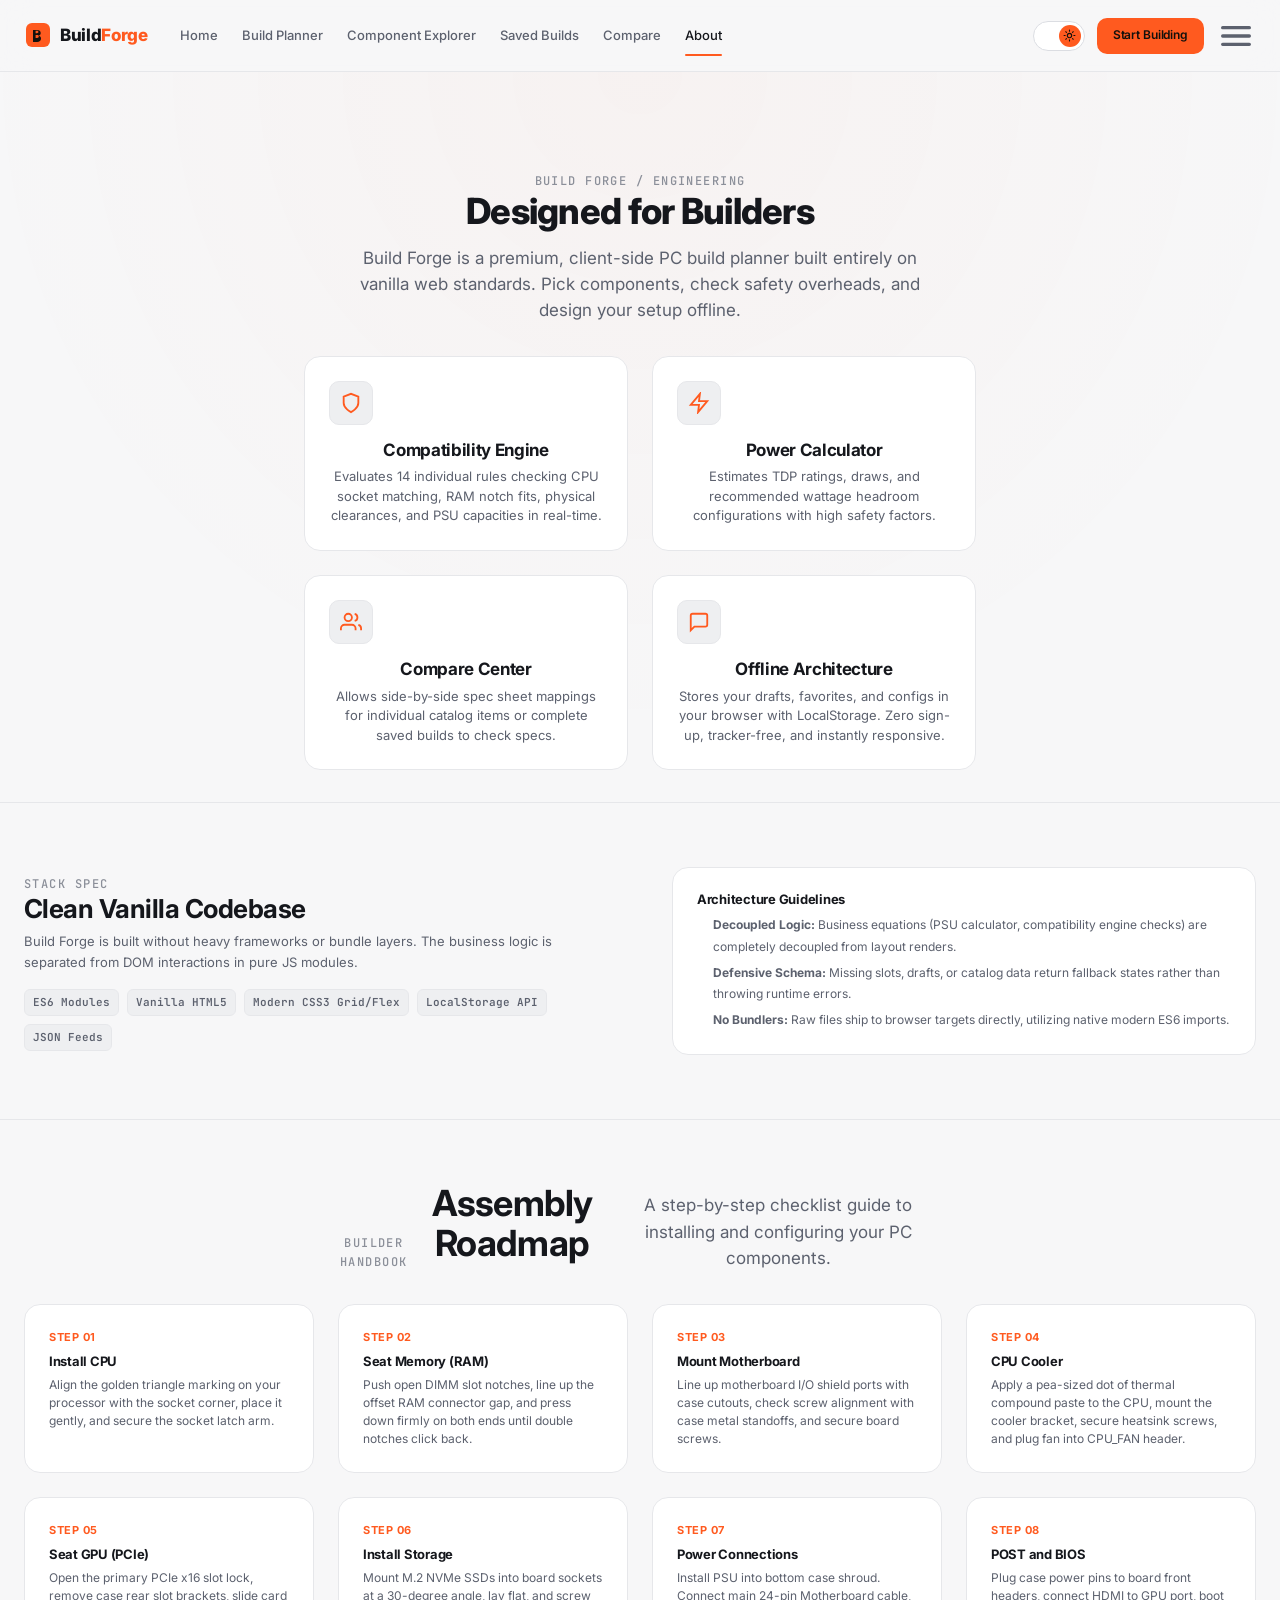
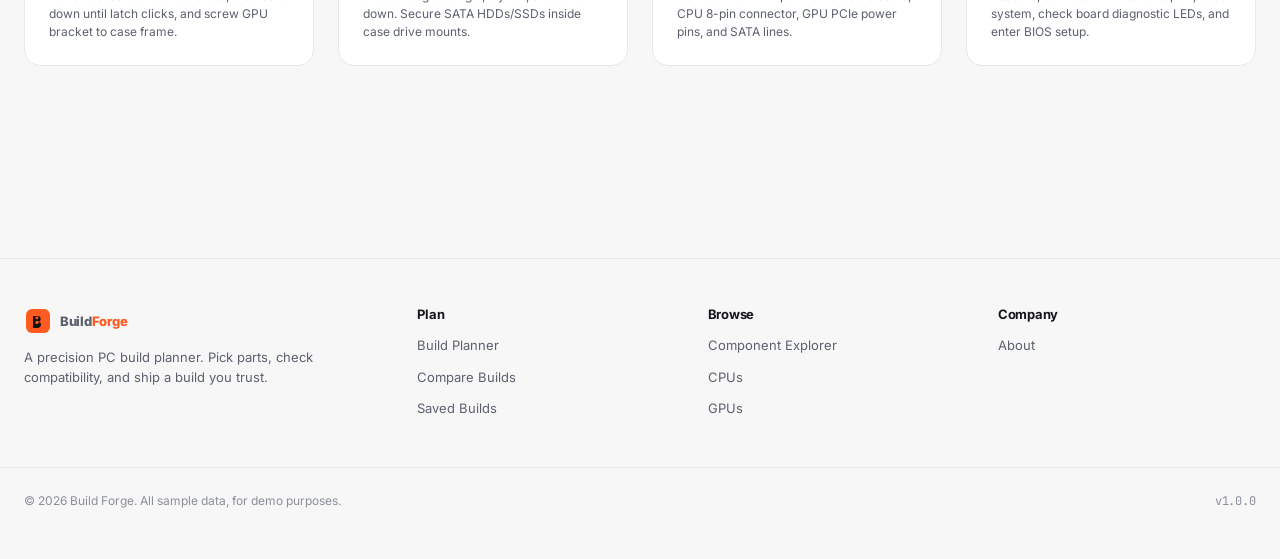
==== about.html @ b8420c5f "Added about page" ====
<!DOCTYPE html>
<html lang="en">
<head>
  <meta charset="UTF-8" />
  <meta name="viewport" content="width=device-width, initial-scale=1.0" />
  <title>About Build Forge — PC Planner Guide</title>
  <meta name="description" content="Learn about Build Forge's engineering principles, client-side architecture, and follow our step-by-step PC building assembly guide." />

  <link rel="stylesheet" href="css/base.css" />
  <link rel="stylesheet" href="css/layout.css" />
  <link rel="stylesheet" href="css/components.css" />
  <link rel="stylesheet" href="css/animations.css" />
  <link rel="stylesheet" href="css/themes.css" />
  <link rel="stylesheet" href="css/pages.css" />
</head>
<body>
  <div class="page">
    <header id="site-header" class="site-header"></header>

    <main class="page__main">
      <!-- ============ HERO ============ -->
      <section class="about-hero">
        <div class="container about-hero__inner">
          <span class="eyebrow">Build Forge / Engineering</span>
          <h1 class="about-hero__title">Designed for Builders</h1>
          <p class="section-subtitle" style="max-width: 600px; margin-inline: auto;">
            Build Forge is a premium, client-side PC build planner built entirely on vanilla web standards. Pick components, check safety overheads, and design your setup offline.
          </p>
          
          <!-- Core Pillars Grid -->
          <div class="about-pillars">
            <div class="about-pillar-card">
              <div class="about-pillar-card__icon">
                <svg viewBox="0 0 24 24" fill="none" stroke="currentColor" stroke-width="2"><path d="M12 22s8-4 8-10V5l-8-3-8 3v7c0 6 8 10 8 10z"/></svg>
              </div>
              <h3 class="about-pillar-card__title">Compatibility Engine</h3>
              <p class="about-pillar-card__text">
                Evaluates 14 individual rules checking CPU socket matching, RAM notch fits, physical clearances, and PSU capacities in real-time.
              </p>
            </div>
            
            <div class="about-pillar-card">
              <div class="about-pillar-card__icon">
                <svg viewBox="0 0 24 24" fill="none" stroke="currentColor" stroke-width="2"><path d="M13 2L3 14h9l-1 8 10-12h-9l1-8z"/></svg>
              </div>
              <h3 class="about-pillar-card__title">Power Calculator</h3>
              <p class="about-pillar-card__text">
                Estimates TDP ratings, draws, and recommended wattage headroom configurations with high safety factors.
              </p>
            </div>
            
            <div class="about-pillar-card">
              <div class="about-pillar-card__icon">
                <svg viewBox="0 0 24 24" fill="none" stroke="currentColor" stroke-width="2"><path d="M17 21v-2a4 4 0 0 0-4-4H5a4 4 0 0 0-4 4v2"/><circle cx="9" cy="7" r="4"/><path d="M23 21v-2a4 4 0 0 0-3-3.87"/><path d="M16 3.13a4 4 0 0 1 0 7.75"/></svg>
              </div>
              <h3 class="about-pillar-card__title">Compare Center</h3>
              <p class="about-pillar-card__text">
                Allows side-by-side spec sheet mappings for individual catalog items or complete saved builds to check specs.
              </p>
            </div>
            
            <div class="about-pillar-card">
              <div class="about-pillar-card__icon">
                <svg viewBox="0 0 24 24" fill="none" stroke="currentColor" stroke-width="2"><path d="M21 15a2 2 0 0 1-2 2H7l-4 4V5a2 2 0 0 1 2-2h14a2 2 0 0 1 2 2z"/></svg>
              </div>
              <h3 class="about-pillar-card__title">Offline Architecture</h3>
              <p class="about-pillar-card__text">
                Stores your drafts, favorites, and configs in your browser with LocalStorage. Zero sign-up, tracker-free, and instantly responsive.
              </p>
            </div>
          </div>
        </div>
      </section>

      <!-- ============ TECH STACK SECTION ============ -->
      <section class="about-tech-section">
        <div class="container">
          <div class="about-tech-grid">
            <div>
              <span class="eyebrow">Stack Spec</span>
              <h2 class="section-title" style="font-size: var(--fs-xl);">Clean Vanilla Codebase</h2>
              <p class="text-secondary" style="font-size: var(--fs-sm); line-height: 1.6; margin-bottom: var(--sp-4);">
                Build Forge is built without heavy frameworks or bundle layers. The business logic is separated from DOM interactions in pure JS modules.
              </p>
              <div class="about-tech__standards">
                <span class="about-tech__tag">ES6 Modules</span>
                <span class="about-tech__tag">Vanilla HTML5</span>
                <span class="about-tech__tag">Modern CSS3 Grid/Flex</span>
                <span class="about-tech__tag">LocalStorage API</span>
                <span class="about-tech__tag">JSON Feeds</span>
              </div>
            </div>
            
            <div class="card" style="padding: var(--sp-5);">
              <h3 class="about-pillar-card__title" style="font-size: var(--fs-sm); margin-bottom: var(--sp-2);">Architecture Guidelines</h3>
              <ul style="font-size: var(--fs-xs); color: var(--text-secondary); padding-left: var(--sp-4); line-height: 1.8; display: flex; flex-direction: column; gap: var(--sp-1);">
                <li><strong>Decoupled Logic:</strong> Business equations (PSU calculator, compatibility engine checks) are completely decoupled from layout renders.</li>
                <li><strong>Defensive Schema:</strong> Missing slots, drafts, or catalog data return fallback states rather than throwing runtime errors.</li>
                <li><strong>No Bundlers:</strong> Raw files ship to browser targets directly, utilizing native modern ES6 imports.</li>
              </ul>
            </div>
          </div>
        </div>
      </section>

      <!-- ============ PC BUILDING TIMELINE ============ -->
      <section class="container about-guide-section">
        <div class="section__head" style="text-align: center; max-width: 600px; margin-inline: auto; margin-bottom: var(--sp-5);">
          <span class="eyebrow">Builder Handbook</span>
          <h2 class="section-title">Assembly Roadmap</h2>
          <p class="section-subtitle">A step-by-step checklist guide to installing and configuring your PC components.</p>
        </div>
        
        <div class="guide-timeline">
          <div class="timeline-step">
            <span class="timeline-step__badge">Step 01</span>
            <h4 class="timeline-step__title">Install CPU</h4>
            <p class="timeline-step__text">Align the golden triangle marking on your processor with the socket corner, place it gently, and secure the socket latch arm.</p>
          </div>
          
          <div class="timeline-step">
            <span class="timeline-step__badge">Step 02</span>
            <h4 class="timeline-step__title">Seat Memory (RAM)</h4>
            <p class="timeline-step__text">Push open DIMM slot notches, line up the offset RAM connector gap, and press down firmly on both ends until double notches click back.</p>
          </div>
          
          <div class="timeline-step">
            <span class="timeline-step__badge">Step 03</span>
            <h4 class="timeline-step__title">Mount Motherboard</h4>
            <p class="timeline-step__text">Line up motherboard I/O shield ports with case cutouts, check screw alignment with case metal standoffs, and secure board screws.</p>
          </div>
          
          <div class="timeline-step">
            <span class="timeline-step__badge">Step 04</span>
            <h4 class="timeline-step__title">CPU Cooler</h4>
            <p class="timeline-step__text">Apply a pea-sized dot of thermal compound paste to the CPU, mount the cooler bracket, secure heatsink screws, and plug fan into CPU_FAN header.</p>
          </div>
          
          <div class="timeline-step">
            <span class="timeline-step__badge">Step 05</span>
            <h4 class="timeline-step__title">Seat GPU (PCIe)</h4>
            <p class="timeline-step__text">Open the primary PCIe x16 slot lock, remove case rear slot brackets, slide card down until latch clicks, and screw GPU bracket to case frame.</p>
          </div>
          
          <div class="timeline-step">
            <span class="timeline-step__badge">Step 06</span>
            <h4 class="timeline-step__title">Install Storage</h4>
            <p class="timeline-step__text">Mount M.2 NVMe SSDs into board sockets at a 30-degree angle, lay flat, and screw down. Secure SATA HDDs/SSDs inside case drive mounts.</p>
          </div>
          
          <div class="timeline-step">
            <span class="timeline-step__badge">Step 07</span>
            <h4 class="timeline-step__title">Power Connections</h4>
            <p class="timeline-step__text">Install PSU into bottom case shroud. Connect main 24-pin Motherboard cable, CPU 8-pin connector, GPU PCIe power pins, and SATA lines.</p>
          </div>
          
          <div class="timeline-step">
            <span class="timeline-step__badge">Step 08</span>
            <h4 class="timeline-step__title">POST and BIOS</h4>
            <p class="timeline-step__text">Plug case power pins to board front headers, connect HDMI to GPU port, boot system, check board diagnostic LEDs, and enter BIOS setup.</p>
          </div>
        </div>
      </section>
    </main>

    <footer id="site-footer" class="site-footer"></footer>
  </div>

  <script type="module" src="js/main.js"></script>
</body>
</html>
---- css/base.css ----
/* ============================================================
   BUILD FORGE — base.css
   Design tokens, resets, and foundational typography.
   This file defines the visual language of the entire app.
   Every other CSS file consumes these custom properties —
   never hardcode a color or spacing value outside this file.
   ============================================================ */

@import url('https://fonts.googleapis.com/css2?family=Inter:wght@400;500;600;700;800&family=JetBrains+Mono:wght@400;500;600&display=swap');

:root {
  /* ---------- Color: surfaces ---------- */
  --bg-base: #0A0B0D;        /* page background */
  --bg-surface: #13151A;     /* card / panel background */
  --bg-elevated: #1C1F26;    /* hovered / raised surface */
  --bg-inset: #0E0F13;       /* recessed wells, inputs */
  --border-subtle: #232630;
  --border-default: #2E323D;
  --border-strong: #3D424F;

  /* ---------- Color: text ---------- */
  --text-primary: #EDEEF0;
  --text-secondary: #9499A6;
  --text-tertiary: #5C616E;
  --text-on-accent: #14110D;

  /* ---------- Color: accent (the "forge ember") ---------- */
  --accent: #FF5A1F;
  --accent-hover: #FF7440;
  --accent-dim: #4A2A18;      /* low-opacity accent surface */
  --accent-glow: rgba(255, 90, 31, 0.18);

  /* ---------- Color: semantic (compatibility engine) ---------- */
  --status-good: #3DD68C;
  --status-good-dim: #16332A;
  --status-warn: #E8B339;
  --status-warn-dim: #3A2F14;
  --status-error: #E8544A;
  --status-error-dim: #3A1C1A;

  /* ---------- Typography ---------- */
  --font-display: 'Inter', -apple-system, BlinkMacSystemFont, sans-serif;
  --font-body: 'Inter', -apple-system, BlinkMacSystemFont, sans-serif;
  --font-mono: 'JetBrains Mono', 'SF Mono', Consolas, monospace;

  --fs-2xs: 0.6875rem;   /* 11px */
  --fs-xs: 0.75rem;      /* 12px */
  --fs-sm: 0.8125rem;    /* 13px */
  --fs-base: 0.9375rem;  /* 15px */
  --fs-md: 1.0625rem;    /* 17px */
  --fs-lg: 1.25rem;      /* 20px */
  --fs-xl: 1.625rem;     /* 26px */
  --fs-2xl: 2.25rem;     /* 36px */
  --fs-3xl: 3.25rem;     /* 52px */
  --fs-4xl: 4.5rem;      /* 72px */

  /* ---------- Spacing scale (4px base) ---------- */
  --sp-1: 0.25rem;
  --sp-2: 0.5rem;
  --sp-3: 0.75rem;
  --sp-4: 1rem;
  --sp-5: 1.5rem;
  --sp-6: 2rem;
  --sp-7: 3rem;
  --sp-8: 4rem;
  --sp-9: 6rem;
  --sp-10: 8rem;

  /* ---------- Radius ---------- */
  --radius-sm: 6px;
  --radius-md: 10px;
  --radius-lg: 16px;
  --radius-xl: 24px;
  --radius-full: 999px;

  /* ---------- Shadow / elevation ---------- */
  --shadow-sm: 0 1px 2px rgba(0, 0, 0, 0.4);
  --shadow-md: 0 4px 16px rgba(0, 0, 0, 0.45);
  --shadow-lg: 0 12px 40px rgba(0, 0, 0, 0.55);
  --shadow-glow-accent: 0 0 0 1px rgba(255, 90, 31, 0.4), 0 8px 24px rgba(255, 90, 31, 0.15);

  /* ---------- Motion ---------- */
  --ease-out: cubic-bezier(0.16, 1, 0.3, 1);
  --ease-in-out: cubic-bezier(0.65, 0, 0.35, 1);
  --dur-fast: 120ms;
  --dur-base: 220ms;
  --dur-slow: 420ms;

  /* ---------- Layout ---------- */
  --max-width: 1320px;
  --header-height: 72px;
}

/* ---------- Light theme override (applied via [data-theme="light"] on <html>) ---------- */
[data-theme='light'] {
  --bg-base: #F7F7F8;
  --bg-surface: #FFFFFF;
  --bg-elevated: #FFFFFF;
  --bg-inset: #EEEFF1;
  --border-subtle: #E6E7EA;
  --border-default: #DBDDE2;
  --border-strong: #C5C8D0;

  --text-primary: #15171C;
  --text-secondary: #5C616E;
  --text-tertiary: #8B8F99;
  --text-on-accent: #14110D;

  --accent-dim: #FFE4D6;
  --accent-glow: rgba(255, 90, 31, 0.12);

  --status-good-dim: #DEF6EA;
  --status-warn-dim: #FCEFD2;
  --status-error-dim: #FBE1DE;

  --shadow-sm: 0 1px 2px rgba(20, 20, 25, 0.06);
  --shadow-md: 0 4px 16px rgba(20, 20, 25, 0.08);
  --shadow-lg: 0 12px 40px rgba(20, 20, 25, 0.12);
}

/* ============================================================
   RESET
   ============================================================ */

*,
*::before,
*::after {
  box-sizing: border-box;
  margin: 0;
  padding: 0;
}

html {
  -webkit-text-size-adjust: 100%;
  scroll-behavior: smooth;
}

body {
  background: var(--bg-base);
  color: var(--text-primary);
  font-family: var(--font-body);
  font-size: var(--fs-base);
  line-height: 1.55;
  -webkit-font-smoothing: antialiased;
  -moz-osx-font-smoothing: grayscale;
  min-height: 100vh;
  transition: background-color var(--dur-base) var(--ease-out),
              color var(--dur-base) var(--ease-out);
}

img,
svg {
  display: block;
  max-width: 100%;
}

a {
  color: inherit;
  text-decoration: none;
}

button {
  font-family: inherit;
  cursor: pointer;
  background: none;
  border: none;
  color: inherit;
}

input,
select,
textarea {
  font-family: inherit;
  font-size: inherit;
  color: inherit;
  background: none;
  border: none;
  outline: none;
}

ul,
ol {
  list-style: none;
}

table {
  border-collapse: collapse;
  width: 100%;
}

/* Respect reduced-motion preference across the whole app */
@media (prefers-reduced-motion: reduce) {
  *,
  *::before,
  *::after {
    animation-duration: 0.001ms !important;
    animation-iteration-count: 1 !important;
    transition-duration: 0.001ms !important;
    scroll-behavior: auto !important;
  }
}

/* ============================================================
   TYPOGRAPHY UTILITIES
   ============================================================ */

h1, h2, h3, h4 {
  font-family: var(--font-display);
  font-weight: 700;
  letter-spacing: -0.02em;
  line-height: 1.1;
}

.text-mono {
  font-family: var(--font-mono);
  letter-spacing: -0.01em;
}

.text-secondary { color: var(--text-secondary); }
.text-tertiary { color: var(--text-tertiary); }
.text-accent { color: var(--accent); }

.eyebrow {
  font-family: var(--font-mono);
  font-size: var(--fs-xs);
  font-weight: 500;
  letter-spacing: 0.12em;
  text-transform: uppercase;
  color: var(--text-tertiary);
}

/* ============================================================
   FOCUS — visible keyboard focus state, accessible by default
   ============================================================ */

:focus-visible {
  outline: 2px solid var(--accent);
  outline-offset: 2px;
  border-radius: var(--radius-sm);
}

/* ============================================================
   SCROLLBAR — subtle, premium, not the browser default
   ============================================================ */

::-webkit-scrollbar {
  width: 10px;
  height: 10px;
}

::-webkit-scrollbar-track {
  background: transparent;
}

::-webkit-scrollbar-thumb {
  background: var(--border-strong);
  border-radius: var(--radius-full);
  border: 2px solid var(--bg-base);
}

::-webkit-scrollbar-thumb:hover {
  background: var(--text-tertiary);
}
---- css/layout.css ----
/* ============================================================
   BUILD FORGE — layout.css
   Structural layout: containers, header, footer, grid scaffolds.
   Uses CSS Grid + Flexbox only, per project requirements.
   ============================================================ */

.container {
  width: 100%;
  max-width: var(--max-width);
  margin-inline: auto;
  padding-inline: var(--sp-5);
}

@media (max-width: 640px) {
  .container {
    padding-inline: var(--sp-4);
  }
}

/* ---------- Site header ---------- */

.site-header {
  position: sticky;
  top: 0;
  z-index: 100;
  height: var(--header-height);
  display: flex;
  min-width: 400px;
  align-items: center;
  background: color-mix(in srgb, var(--bg-base) 80%, transparent);
  backdrop-filter: blur(16px) saturate(140%);
  -webkit-backdrop-filter: blur(16px) saturate(140%);
  border-bottom: 1px solid var(--border-subtle);
}

.site-header__inner {
  display: flex;
  align-items: center;
  justify-content: space-between;
  width: 100%;
  max-width: var(--max-width);
  margin-inline: auto;
  padding-inline: var(--sp-5);
}

.site-header__nav {
  display: flex;
  align-items: center;
  gap: var(--sp-6);
}

.site-header__links {
  display: flex;
  align-items: center;
  gap: var(--sp-5);
}

.site-header__actions {
  display: flex;
  align-items: center;
  gap: var(--sp-3);
}

.site-header__menu-toggle {
  display: none;
}

@media (max-width: 860px) {
  .site-header__links {
    display: none;
  }

  .site-header__menu-toggle {
    display: flex;
  }
}

/* ---------- Logo ---------- */

.brand {
  display: flex;
  align-items: center;
  gap: var(--sp-2);
  font-family: var(--font-display);
  font-weight: 800;
  font-size: var(--fs-md);
  letter-spacing: -0.02em;
  color: var(--text-primary);
}

.brand__mark {
  width: 28px;
  height: 28px;
  flex-shrink: 0;
}

.brand__name-secondary {
  color: var(--accent);
}

/* ---------- Page scaffold ---------- */

.page {
  min-height: 100vh;
  display: flex;
  flex-direction: column;
  min-width: 400px;
}

.page__main {
  flex: 1;
}

.section {
  padding-block: var(--sp-9);
}

@media (max-width: 640px) {
  .section {
    padding-block: var(--sp-7);
  }
}

.section__head {
  display: flex;
  align-items: flex-end;
  justify-content: space-between;
  gap: var(--sp-5);
  margin-bottom: var(--sp-6);
}

@media (max-width: 640px) {
  .section__head {
    flex-direction: column;
    align-items: flex-start;
    gap: var(--sp-3);
  }
}

/* ---------- Builder page: two-column split layout ---------- */

.builder-layout {
  display: grid;
  grid-template-columns: 1fr 380px;
  gap: var(--sp-5);
  align-items: start;
}

@media (max-width: 1080px) {
  .builder-layout {
    grid-template-columns: 1fr;
    min-width: 400px;
  }
}

.builder-layout__summary {
  position: sticky;
  top: calc(var(--header-height) + var(--sp-5));
}

@media (max-width: 1080px) {
  .builder-layout__summary {
    position: static;
  }
}

/* ---------- Generic grids ---------- */

.grid {
  display: grid;
  gap: var(--sp-5);
}

.grid--2 { grid-template-columns: repeat(2, 1fr); }
.grid--3 { grid-template-columns: repeat(3, 1fr); }
.grid--4 { grid-template-columns: repeat(4, 1fr); }

@media (max-width: 980px) {
  .grid--3, .grid--4 { grid-template-columns: repeat(2, 1fr); }
}

@media (max-width: 640px) {
  .grid--2, .grid--3, .grid--4 { grid-template-columns: 1fr; }
}

.flex {
  display: flex;
}

.flex--center {
  align-items: center;
  justify-content: center;
}

.flex--between {
  align-items: center;
  justify-content: space-between;
}

.flex--col {
  flex-direction: column;
}

.flex--wrap {
  flex-wrap: wrap;
}

.gap-2 { gap: var(--sp-2); }
.gap-3 { gap: var(--sp-3); }
.gap-4 { gap: var(--sp-4); }
.gap-5 { gap: var(--sp-5); }

/* ---------- Footer ---------- */

.site-footer {
  border-top: 1px solid var(--border-subtle);
  padding-block: var(--sp-7);
  margin-top: var(--sp-9);
}

.site-footer__inner {
  display: grid;
  grid-template-columns: 1.4fr 1fr 1fr 1fr;
  gap: var(--sp-6);
}

@media (max-width: 760px) {
  .site-footer__inner {
    grid-template-columns: 1fr 1fr;
  }
}

@media (max-width: 480px) {
  .site-footer__inner {
    grid-template-columns: 1fr;
  }
}

.site-footer__col h4 {
  font-size: var(--fs-sm);
  margin-bottom: var(--sp-3);
  color: var(--text-primary);
}

.site-footer__col ul {
  display: flex;
  flex-direction: column;
  gap: var(--sp-2);
}

.site-footer__col a {
  font-size: var(--fs-sm);
  color: var(--text-secondary);
  transition: color var(--dur-fast) var(--ease-out);
}

.site-footer__col a:hover {
  color: var(--text-primary);
}

.site-footer__bottom {
  margin-top: var(--sp-7);
  padding-top: var(--sp-5);
  border-top: 1px solid var(--border-subtle);
  display: flex;
  justify-content: space-between;
  align-items: center;
  font-size: var(--fs-xs);
  color: var(--text-tertiary);
}

@media (max-width: 480px) {
  .site-footer__bottom {
    flex-direction: column;
    gap: var(--sp-2);
    align-items: flex-start;
  }
}
---- css/components.css ----
/* ============================================================
   BUILD FORGE — components.css
   Reusable UI primitives shared across every page:
   buttons, cards, badges, inputs, the spec-sheet number
   treatment that is this app's signature visual motif.
   ============================================================ */

/* ---------- Buttons ---------- */

.btn {
  display: inline-flex;
  align-items: center;
  justify-content: center;
  gap: var(--sp-2);
  height: 44px;
  padding-inline: var(--sp-5);
  border-radius: var(--radius-md);
  font-size: var(--fs-sm);
  font-weight: 600;
  letter-spacing: -0.01em;
  white-space: nowrap;
  transition: transform var(--dur-fast) var(--ease-out),
              background-color var(--dur-fast) var(--ease-out),
              border-color var(--dur-fast) var(--ease-out),
              box-shadow var(--dur-fast) var(--ease-out);
}

.btn:active {
  transform: scale(0.97);
}

.btn--primary {
  background: var(--accent);
  color: var(--text-on-accent);
}

.btn--primary:hover {
  background: var(--accent-hover);
  box-shadow: var(--shadow-glow-accent);
}

.btn--secondary {
  background: var(--bg-elevated);
  color: var(--text-primary);
  border: 1px solid var(--border-default);
}

.btn--secondary:hover {
  border-color: var(--border-strong);
  background: var(--bg-surface);
}

.btn--ghost {
  background: transparent;
  color: var(--text-secondary);
}

.btn--ghost:hover {
  color: var(--text-primary);
  background: var(--bg-surface);
}

.btn--sm {
  height: 36px;
  padding-inline: var(--sp-4);
  font-size: var(--fs-xs);
}

.btn--icon {
  width: 44px;
  padding: 0;
}

.btn--block {
  width: 100%;
}

.btn:disabled {
  opacity: 0.4;
  cursor: not-allowed;
  transform: none !important;
  box-shadow: none !important;
}

/* ---------- Card ---------- */

.card {
  background: var(--bg-surface);
  border: 1px solid var(--border-subtle);
  border-radius: var(--radius-lg);
  transition: border-color var(--dur-base) var(--ease-out),
              transform var(--dur-base) var(--ease-out),
              box-shadow var(--dur-base) var(--ease-out);
}

.card--interactive {
  cursor: pointer;
}

.card--interactive:hover {
  border-color: var(--border-strong);
  transform: translateY(-3px);
  box-shadow: var(--shadow-md);
}

.card--glass {
  background: color-mix(in srgb, var(--bg-surface) 65%, transparent);
  backdrop-filter: blur(20px) saturate(160%);
  -webkit-backdrop-filter: blur(20px) saturate(160%);
  border: 1px solid color-mix(in srgb, var(--border-default) 70%, transparent);
}

/* ---------- Badge / status pill ---------- */

.badge {
  display: inline-flex;
  align-items: center;
  gap: var(--sp-1);
  height: 24px;
  padding-inline: var(--sp-2);
  border-radius: var(--radius-full);
  font-family: var(--font-mono);
  font-size: var(--fs-2xs);
  font-weight: 500;
  letter-spacing: 0.02em;
}

.badge--neutral {
  background: var(--bg-elevated);
  color: var(--text-secondary);
  border: 1px solid var(--border-default);
}

.badge--good {
  background: var(--status-good-dim);
  color: var(--status-good);
}

.badge--warn {
  background: var(--status-warn-dim);
  color: var(--status-warn);
}

.badge--error {
  background: var(--status-error-dim);
  color: var(--status-error);
}

.badge__dot {
  width: 6px;
  height: 6px;
  border-radius: 50%;
  background: currentColor;
  flex-shrink: 0;
}

/* ---------- Spec value — the signature "datasheet" number treatment ---------- */
/* Used everywhere a price, wattage, clock speed, or socket name   */
/* appears. Tabular monospace numerals encode precision: this is  */
/* the one visual idea that should feel unique to Build Forge.    */

.spec-value {
  font-family: var(--font-mono);
  font-variant-numeric: tabular-nums;
  letter-spacing: -0.01em;
  color: var(--text-primary);
}

.spec-value--lg {
  font-size: var(--fs-lg);
  font-weight: 600;
}

.spec-value--accent {
  color: var(--accent);
}

.spec-row {
  display: flex;
  align-items: baseline;
  justify-content: space-between;
  padding-block: var(--sp-2);
  border-bottom: 1px dashed var(--border-subtle);
  font-size: var(--fs-sm);
}

.spec-row:last-child {
  border-bottom: none;
}

.spec-row__label {
  color: var(--text-secondary);
}

/* ---------- Inputs ---------- */

.input,
.select {
  height: 44px;
  width: 100%;
  padding-inline: var(--sp-4);
  background: var(--bg-inset);
  border: 1px solid var(--border-default);
  border-radius: var(--radius-md);
  font-size: var(--fs-sm);
  transition: border-color var(--dur-fast) var(--ease-out),
              box-shadow var(--dur-fast) var(--ease-out);
}

.input::placeholder {
  color: var(--text-tertiary);
}

.input:focus,
.select:focus {
  border-color: var(--accent);
  box-shadow: 0 0 0 3px var(--accent-glow);
  outline: none;
}

.input-group {
  position: relative;
}

.input-group .icon {
  position: absolute;
  left: var(--sp-4);
  top: 50%;
  transform: translateY(-50%);
  color: var(--text-tertiary);
  pointer-events: none;
}

.input-group .input--with-icon {
  padding-left: calc(var(--sp-4) * 2 + 16px);
}

/* ---------- Section heading helpers ---------- */

.section-title {
  font-size: var(--fs-2xl);
  margin-bottom: var(--sp-2);
}

.section-subtitle {
  color: var(--text-secondary);
  font-size: var(--fs-md);
  max-width: 540px;
}

/* ---------- Divider ---------- */

.divider {
  height: 1px;
  background: var(--border-subtle);
  border: none;
  margin-block: var(--sp-5);
}

/* ---------- Icon button ---------- */

.icon-btn {
  width: 40px;
  height: 40px;
  display: inline-flex;
  align-items: center;
  justify-content: center;
  border-radius: var(--radius-md);
  color: var(--text-secondary);
  transition: background-color var(--dur-fast) var(--ease-out),
              color var(--dur-fast) var(--ease-out);
}

.icon-btn:hover {
  background: var(--bg-elevated);
  color: var(--text-primary);
}

.icon-btn--active {
  color: var(--accent);
}

/* ---------- Nav links (header) ---------- */

.nav-link {
  font-size: var(--fs-sm);
  font-weight: 500;
  color: var(--text-secondary);
  padding-block: var(--sp-2);
  position: relative;
  transition: color var(--dur-fast) var(--ease-out);
}

.nav-link:hover {
  color: var(--text-primary);
}

.nav-link--active {
  color: var(--text-primary);
}

.nav-link--active::after {
  content: '';
  position: absolute;
  left: 0;
  right: 0;
  bottom: -2px;
  height: 2px;
  background: var(--accent);
  border-radius: var(--radius-full);
}

/* ---------- Mobile nav drawer ---------- */

.mobile-nav {
  position: fixed;
  top: 0;
  left: 0;
  bottom: 0;
  width: min(320px, 84vw);
  background: var(--bg-surface);
  border-right: 1px solid var(--border-subtle);
  z-index: 105;
  padding: var(--sp-5);
  display: flex;
  flex-direction: column;
  gap: var(--sp-6);
}

.mobile-nav__head {
  display: flex;
  align-items: center;
  justify-content: space-between;
}

.mobile-nav__links {
  display: flex;
  flex-direction: column;
  gap: var(--sp-1);
}

.mobile-nav__links a {
  display: block;
  padding: var(--sp-3) var(--sp-3);
  border-radius: var(--radius-md);
  font-size: var(--fs-md);
  font-weight: 500;
  color: var(--text-secondary);
  transition: background-color var(--dur-fast) var(--ease-out), color var(--dur-fast) var(--ease-out);
}

.mobile-nav__links a:hover {
  background: var(--bg-elevated);
  color: var(--text-primary);
}

.mobile-nav__links a.is-active {
  color: var(--accent);
  background: var(--accent-dim);
}

/* ---------- Tooltip (minimal) ---------- */

[data-tooltip] {
  position: relative;
}

[data-tooltip]::after {
  content: attr(data-tooltip);
  position: absolute;
  bottom: calc(100% + 8px);
  left: 50%;
  transform: translateX(-50%) translateY(4px);
  background: var(--bg-elevated);
  border: 1px solid var(--border-default);
  color: var(--text-primary);
  font-size: var(--fs-2xs);
  padding: var(--sp-2) var(--sp-3);
  border-radius: var(--radius-sm);
  white-space: nowrap;
  opacity: 0;
  pointer-events: none;
  transition: opacity var(--dur-fast) var(--ease-out),
              transform var(--dur-fast) var(--ease-out);
  z-index: 50;
}

[data-tooltip]:hover::after {
  opacity: 1;
  transform: translateX(-50%) translateY(0);
}
---- css/animations.css ----
/* ============================================================
   BUILD FORGE — animations.css
   Keyframes and reusable motion classes. Kept deliberately
   restrained: a few orchestrated moments rather than scattered
   effects everywhere. Respects prefers-reduced-motion globally
   via the rule already declared in base.css.
   ============================================================ */

/* ---------- Fade + rise: default page/element entrance ---------- */

@keyframes fadeRise {
  from {
    opacity: 0;
    transform: translateY(12px);
  }
  to {
    opacity: 1;
    transform: translateY(0);
  }
}

.anim-fade-rise {
  animation: fadeRise var(--dur-slow) var(--ease-out) both;
}

/* Stagger helper: apply alongside .anim-fade-rise on list children */
.anim-stagger > * {
  animation: fadeRise var(--dur-slow) var(--ease-out) both;
}

.anim-stagger > *:nth-child(1) { animation-delay: 0ms; }
.anim-stagger > *:nth-child(2) { animation-delay: 60ms; }
.anim-stagger > *:nth-child(3) { animation-delay: 120ms; }
.anim-stagger > *:nth-child(4) { animation-delay: 180ms; }
.anim-stagger > *:nth-child(5) { animation-delay: 240ms; }
.anim-stagger > *:nth-child(6) { animation-delay: 300ms; }

/* ---------- Simple fade ---------- */

@keyframes fadeIn {
  from { opacity: 0; }
  to { opacity: 1; }
}

.anim-fade {
  animation: fadeIn var(--dur-base) var(--ease-out) both;
}

/* ---------- Page transition wrapper ---------- */
/* main.js toggles this class on .page__main when routing between views */

.page-transition {
  animation: fadeRise var(--dur-slow) var(--ease-out) both;
}

/* ---------- Slide panel (mobile nav, filter drawer, etc.) ---------- */

.slide-panel {
  transform: translateX(100%);
  transition: transform var(--dur-slow) var(--ease-in-out);
}

.slide-panel--from-left {
  transform: translateX(-100%);
}

.slide-panel--bottom {
  transform: translateY(100%);
}

.slide-panel.is-open {
  transform: translate(0, 0);
}

.slide-panel__scrim {
  position: fixed;
  inset: 0;
  background: rgba(0, 0, 0, 0.55);
  opacity: 0;
  pointer-events: none;
  transition: opacity var(--dur-base) var(--ease-out);
  z-index: 90;
}

.slide-panel__scrim.is-open {
  opacity: 1;
  pointer-events: auto;
}

/* ---------- Modal ---------- */

.modal-scrim {
  position: fixed;
  inset: 0;
  background: rgba(0, 0, 0, 0.6);
  display: flex;
  align-items: center;
  justify-content: center;
  padding: var(--sp-5);
  opacity: 0;
  pointer-events: none;
  transition: opacity var(--dur-base) var(--ease-out);
  z-index: 200;
}

.modal-scrim.is-open {
  opacity: 1;
  pointer-events: auto;
}

.modal {
  transform: scale(0.94) translateY(8px);
  opacity: 0;
  transition: transform var(--dur-base) var(--ease-out),
              opacity var(--dur-base) var(--ease-out);
}

.modal-scrim.is-open .modal {
  transform: scale(1) translateY(0);
  opacity: 1;
}

/* ---------- Accordion ---------- */

.accordion__panel {
  max-height: 0;
  overflow: hidden;
  transition: max-height var(--dur-base) var(--ease-in-out);
}

.accordion__panel.is-open {
  max-height: var(--accordion-height, 600px);
}

.accordion__chevron {
  transition: transform var(--dur-base) var(--ease-out);
}

.accordion__trigger.is-open .accordion__chevron {
  transform: rotate(180deg);
}

/* ---------- Loading skeleton ---------- */

.skeleton {
  position: relative;
  overflow: hidden;
  background: var(--bg-elevated);
  border-radius: var(--radius-md);
}

.skeleton::after {
  content: '';
  position: absolute;
  inset: 0;
  transform: translateX(-100%);
  background: linear-gradient(
    90deg,
    transparent,
    color-mix(in srgb, var(--text-primary) 6%, transparent),
    transparent
  );
  animation: skeletonShimmer 1.5s ease-in-out infinite;
}

@keyframes skeletonShimmer {
  100% {
    transform: translateX(100%);
  }
}

/* ---------- Hover lift (generic, used by cards/buttons already via their own rules) ---------- */

@keyframes pulseGlow {
  0%, 100% { box-shadow: 0 0 0 0 var(--accent-glow); }
  50% { box-shadow: 0 0 0 6px var(--accent-glow); }
}

.anim-pulse {
  animation: pulseGlow 2.2s var(--ease-in-out) infinite;
}

/* ---------- Spin (loading spinners) ---------- */

@keyframes spin {
  to { transform: rotate(360deg); }
}

.spinner {
  width: 18px;
  height: 18px;
  border: 2px solid var(--border-default);
  border-top-color: var(--accent);
  border-radius: 50%;
  animation: spin 0.7s linear infinite;
}

/* ---------- Toast ---------- */

@keyframes toastIn {
  from { opacity: 0; transform: translateY(10px) scale(0.96); }
  to { opacity: 1; transform: translateY(0) scale(1); }
}

.toast {
  animation: toastIn var(--dur-base) var(--ease-out) both;
}

.toast.is-leaving {
  animation: fadeIn var(--dur-fast) var(--ease-out) reverse both;
}

/* ---------- Number count-up tick (price/power changes) ---------- */

@keyframes tickHighlight {
  0% { color: var(--accent); }
  100% { color: var(--text-primary); }
}

.anim-tick {
  animation: tickHighlight 0.7s var(--ease-out) both;
}
---- css/themes.css ----
/* ============================================================
   BUILD FORGE — themes.css
   Theme toggle control. The actual color values for dark/light
   live in base.css as custom properties keyed off [data-theme]
   on <html>; this file only styles the switch widget itself.
   ============================================================ */

.theme-toggle {
  position: relative;
  width: 52px;
  height: 30px;
  border-radius: var(--radius-full);
  background: var(--bg-elevated);
  border: 1px solid var(--border-default);
  flex-shrink: 0;
  transition: background-color var(--dur-base) var(--ease-out);
}

.theme-toggle__thumb {
  position: absolute;
  top: 3px;
  left: 3px;
  width: 22px;
  height: 22px;
  border-radius: 50%;
  background: var(--text-primary);
  display: flex;
  align-items: center;
  justify-content: center;
  transition: transform var(--dur-base) var(--ease-out),
              background-color var(--dur-base) var(--ease-out);
}

.theme-toggle__thumb svg {
  width: 13px;
  height: 13px;
  color: var(--bg-base);
}

[data-theme='light'] .theme-toggle__thumb {
  transform: translateX(22px);
  background: var(--accent);
}

[data-theme='light'] .theme-toggle__thumb svg {
  color: var(--text-on-accent);
}

.theme-toggle:hover {
  border-color: var(--border-strong);
}
---- css/pages.css ----
/* ============================================================
   BUILD FORGE — pages.css
   Page-specific styles that don't belong in the generic
   component library. Organized by page, top to bottom.
   ============================================================ */

/* ============================================================
   HOME PAGE
   ============================================================ */

.hero {
  padding-block: var(--sp-9) var(--sp-8);
  overflow: hidden;
}

.hero__inner {
  display: grid;
  grid-template-columns: 1.1fr 0.9fr;
  gap: var(--sp-8);
  align-items: center;
}

@media (max-width: 980px) {
  .hero__inner {
    grid-template-columns: 1fr;
  }
}

.hero__copy .eyebrow {
  display: inline-block;
  margin-bottom: var(--sp-4);
}

.hero__title {
  font-size: var(--fs-4xl);
  margin-bottom: var(--sp-5);
}

@media (max-width: 640px) {
  .hero__title {
    font-size: var(--fs-3xl);
  }
}

.hero__subtitle {
  font-size: var(--fs-md);
  color: var(--text-secondary);
  max-width: 480px;
  margin-bottom: var(--sp-6);
}

.hero__actions {
  display: flex;
  gap: var(--sp-3);
  flex-wrap: wrap;
  margin-bottom: var(--sp-7);
}

.hero__stats {
  display: flex;
  gap: var(--sp-7);
  flex-wrap: wrap;
}

.hero__stat {
  display: flex;
  flex-direction: column;
  gap: var(--sp-1);
}

.hero__stat .spec-value--lg {
  color: var(--text-primary);
}

.hero__stat .text-tertiary {
  font-size: var(--fs-xs);
}

.hero__visual {
  display: flex;
  justify-content: center;
}

.stack-diagram {
  width: min(100%, 360px);
  filter: drop-shadow(0 24px 48px rgba(0, 0, 0, 0.35));
}

.stack-label {
  font-family: var(--font-mono);
  font-size: 11px;
  fill: var(--text-secondary);
}

@media (max-width: 980px) {
  .stack-diagram {
    width: min(100%, 280px);
  }
}

/* ---------- Build card (popular builds) ---------- */

.build-card {
  padding: var(--sp-5);
  position: relative;
}

.build-card__badge {
  position: absolute;
  top: var(--sp-4);
  right: var(--sp-4);
}

.build-card__title {
  font-size: var(--fs-lg);
  margin-top: var(--sp-2);
  margin-bottom: var(--sp-2);
  max-width: 80%;
}

/* ---------- Featured component row ---------- */

.featured-row {
  padding: var(--sp-5);
}

.featured-list {
  display: flex;
  flex-direction: column;
  margin-top: var(--sp-3);
}

.featured-list__item {
  display: flex;
  justify-content: space-between;
  align-items: center;
  padding-block: var(--sp-3);
  border-bottom: 1px solid var(--border-subtle);
  font-size: var(--fs-sm);
}

.featured-list__item:last-child {
  border-bottom: none;
}

/* ---------- Why choose us ---------- */

.section--inset {
  background: var(--bg-surface);
  border-top: 1px solid var(--border-subtle);
  border-bottom: 1px solid var(--border-subtle);
}

.why-card {
  padding: var(--sp-5);
}

.why-card__icon {
  width: 44px;
  height: 44px;
  display: flex;
  align-items: center;
  justify-content: center;
  border-radius: var(--radius-md);
  background: var(--accent-dim);
  color: var(--accent);
  margin-bottom: var(--sp-4);
}

.why-card__icon svg {
  width: 22px;
  height: 22px;
}

.why-card h3 {
  font-size: var(--fs-md);
  margin-bottom: var(--sp-2);
}

.why-card p {
  font-size: var(--fs-sm);
}

/* ---------- Final CTA ---------- */

.final-cta {
  display: flex;
  align-items: center;
  justify-content: space-between;
  gap: var(--sp-5);
  padding: var(--sp-7);
}

@media (max-width: 640px) {
  .final-cta {
    flex-direction: column;
    align-items: flex-start;
    padding: var(--sp-5);
  }
}

/* ============================================================
   COMPONENT EXPLORER PAGE
   Appended for the Component Explorer feature. Everything above
   this point is unchanged from the original file.
   ============================================================ */

.explorer-header {
  padding-block: var(--sp-7) var(--sp-5);
}

.explorer-tabs {
  display: flex;
  gap: var(--sp-2);
  flex-wrap: wrap;
  margin-top: var(--sp-5);
}

.explorer-tab {
  height: 38px;
  padding-inline: var(--sp-4);
  border-radius: var(--radius-full);
  font-size: var(--fs-sm);
  font-weight: 500;
  color: var(--text-secondary);
  background: var(--bg-surface);
  border: 1px solid var(--border-subtle);
  transition: background-color var(--dur-fast) var(--ease-out),
              border-color var(--dur-fast) var(--ease-out),
              color var(--dur-fast) var(--ease-out);
}

.explorer-tab:hover {
  border-color: var(--border-strong);
  color: var(--text-primary);
}

.explorer-tab.is-active {
  background: var(--accent);
  border-color: var(--accent);
  color: var(--text-on-accent);
}

/* ---------- Layout: filter sidebar + results ---------- */

.explorer-layout {
  display: grid;
  grid-template-columns: 260px 1fr;
  gap: var(--sp-6);
  align-items: start;
  padding-bottom: var(--sp-9);
}

@media (max-width: 900px) {
  .explorer-layout {
    grid-template-columns: 1fr;
  }
}

.explorer-filters {
  position: sticky;
  top: calc(var(--header-height) + var(--sp-5));
  display: flex;
  flex-direction: column;
  gap: var(--sp-5);
  padding: var(--sp-5);
}

@media (max-width: 900px) {
  .explorer-filters {
    position: static;
  }
}

.explorer-filter-group {
  display: flex;
  flex-direction: column;
  gap: var(--sp-2);
}

.explorer-filter-group label {
  font-size: var(--fs-xs);
  font-weight: 600;
  color: var(--text-secondary);
  text-transform: uppercase;
  letter-spacing: 0.04em;
}

/* ---------- Search bar + autocomplete ---------- */

.explorer-search-bar {
  position: relative;
  margin-bottom: var(--sp-5);
}

.autocomplete {
  position: absolute;
  top: calc(100% + 6px);
  left: 0;
  right: 0;
  background: var(--bg-elevated);
  border: 1px solid var(--border-default);
  border-radius: var(--radius-md);
  box-shadow: var(--shadow-md);
  overflow: hidden;
  opacity: 0;
  transform: translateY(-4px);
  pointer-events: none;
  transition: opacity var(--dur-fast) var(--ease-out),
              transform var(--dur-fast) var(--ease-out);
  z-index: 40;
  max-height: 280px;
  overflow-y: auto;
}

.autocomplete.is-open {
  opacity: 1;
  transform: translateY(0);
  pointer-events: auto;
}

.autocomplete__item {
  padding: var(--sp-3) var(--sp-4);
  font-size: var(--fs-sm);
  cursor: pointer;
  transition: background-color var(--dur-fast) var(--ease-out);
}

.autocomplete__item:hover {
  background: var(--bg-surface);
  color: var(--accent);
}

/* ---------- Results header ---------- */

.explorer-results-head {
  display: flex;
  align-items: center;
  justify-content: space-between;
  margin-bottom: var(--sp-5);
  gap: var(--sp-3);
  flex-wrap: wrap;
}

/* ---------- Component grid + card ---------- */

.explorer-grid {
  display: grid;
  grid-template-columns: repeat(auto-fill, minmax(260px, 1fr));
  gap: var(--sp-5);
}

.component-card {
  padding: var(--sp-5);
  display: flex;
  flex-direction: column;
  gap: var(--sp-3);
}

.component-card__top {
  display: flex;
  align-items: center;
  justify-content: space-between;
}

.component-card__image {
  height: 100px;
  display: flex;
  align-items: center;
  justify-content: center;
  background: var(--bg-inset);
  border-radius: var(--radius-md);
}

.component-card__image svg {
  width: 64px;
  height: 64px;
}

.component-card__title {
  font-size: var(--fs-md);
  line-height: 1.3;
}

.component-card__specs {
  display: flex;
  flex-direction: column;
  gap: var(--sp-1);
  font-size: var(--fs-xs);
  color: var(--text-secondary);
}

.component-card__specs li {
  position: relative;
  padding-left: var(--sp-3);
}

.component-card__specs li::before {
  content: '';
  position: absolute;
  left: 0;
  top: 0.55em;
  width: 4px;
  height: 4px;
  border-radius: 50%;
  background: var(--text-tertiary);
}

.component-card__footer {
  display: flex;
  align-items: center;
  justify-content: space-between;
  margin-top: auto;
  padding-top: var(--sp-2);
}

.component-card__actions {
  display: flex;
  gap: var(--sp-2);
}

.component-card__actions .btn {
  flex: 1;
}

/* ---------- Empty state ---------- */

.explorer-empty {
  grid-column: 1 / -1;
  display: flex;
  flex-direction: column;
  align-items: center;
  gap: var(--sp-4);
  padding: var(--sp-9) var(--sp-5);
  text-align: center;
}

/* ---------- Toast (explorer-specific positioning) ---------- */

.explorer-toast {
  position: fixed;
  bottom: var(--sp-6);
  left: 50%;
  transform: translateX(-50%);
  background: var(--bg-elevated);
  border: 1px solid var(--border-default);
  color: var(--text-primary);
  padding: var(--sp-3) var(--sp-5);
  border-radius: var(--radius-md);
  box-shadow: var(--shadow-lg);
  font-size: var(--fs-sm);
  z-index: 300;
  max-width: 90vw;
}

/* ============================================================
   BUILD PLANNER PAGE
   ============================================================ */

.builder-header {
  padding-block: var(--sp-6) var(--sp-4);
}

.builder-title-row {
  display: flex;
  justify-content: space-between;
  align-items: center;
  gap: var(--sp-4);
  flex-wrap: wrap;
  margin-bottom: var(--sp-4);
}

.builder-name-input {
  font-family: var(--font-display);
  font-size: var(--fs-2xl);
  font-weight: 700;
  color: var(--text-primary);
  background: transparent;
  border: 1px solid transparent;
  border-radius: var(--radius-sm);
  padding: var(--sp-1) var(--sp-2);
  margin-left: calc(-1 * var(--sp-2));
  width: 100%;
  max-width: 500px;
  transition: border-color var(--dur-fast) var(--ease-out), background-color var(--dur-fast) var(--ease-out);
}

.builder-name-input:hover {
  background: var(--bg-inset);
  border-color: var(--border-subtle);
}

.builder-name-input:focus {
  background: var(--bg-inset);
  border-color: var(--accent);
  outline: none;
}

.builder-meta {
  font-size: var(--fs-xs);
  color: var(--text-tertiary);
  margin-top: var(--sp-1);
}

.builder-notes-group {
  margin-bottom: var(--sp-5);
}

.builder-notes-group label {
  display: block;
  font-size: var(--fs-xs);
  font-weight: 600;
  color: var(--text-secondary);
  text-transform: uppercase;
  letter-spacing: 0.04em;
  margin-bottom: var(--sp-2);
}

.builder-notes-textarea {
  min-height: 80px;
  resize: vertical;
  padding: var(--sp-3) var(--sp-4);
  font-family: var(--font-body);
}

.part-slots-list {
  display: flex;
  flex-direction: column;
  gap: var(--sp-4);
  margin-bottom: var(--sp-6);
}

/* Slot Card styling */
.part-slot {
  display: flex;
  align-items: center;
  gap: var(--sp-4);
  padding: var(--sp-4) var(--sp-5);
  background: var(--bg-surface);
  border: 1px solid var(--border-subtle);
  border-radius: var(--radius-lg);
  transition: background-color var(--dur-fast) var(--ease-out), border-color var(--dur-fast) var(--ease-out), transform var(--dur-fast) var(--ease-out);
}
@media (max-width : 580px){
  .part-slot{
    gap: unset;
  }
}

.part-slot:hover {
  background: var(--bg-elevated);
  border-color: var(--border-default);
}

.part-slot__icon-container {
  width: 56px;
  height: 56px;
  background: var(--bg-inset);
  border: 1px solid var(--border-subtle);
  border-radius: var(--radius-md);
  display: flex;
  align-items: center;
  justify-content: center;
  flex-shrink: 0;
  color: var(--text-secondary);
}

.part-slot__icon-container svg {
  width: 32px;
  height: 32px;
}

.part-slot__body {
  flex: 1;
  min-width: 0; /* allows text truncation */
  display: flex;
  flex-direction: column;
  gap: var(--sp-1);
  padding : 0px 10px;
}

.part-slot__category {
  font-family: var(--font-mono);
  font-size: var(--fs-2xs);
  font-weight: 600;
  text-transform: uppercase;
  letter-spacing: 0.06em;
  color: var(--accent);
}

.part-slot__name {
  font-size: var(--fs-base);
  font-weight: 600;
  color: var(--text-primary);
  white-space: wrap;
  overflow: hidden;
  text-overflow: ellipsis;
}

.part-slot__specs {
  font-size: var(--fs-xs);
  color: var(--text-secondary);
  white-space: nowrap;
  overflow: hidden;
  text-overflow: ellipsis;
}

.part-slot__meta {
  display: flex;
  flex-direction: column;
  align-items: flex-end;
  gap: var(--sp-2);
  margin-inline: var(--sp-4);
  flex-shrink: 0;
}

.part-slot__price {
  font-family: var(--font-mono);
  font-size: var(--fs-base);
  font-weight: 600;
}

.part-slot__actions {
  display: flex;
  align-items: center;
  gap: var(--sp-2);
  flex-shrink: 0;
}

/* Empty slot states */
.part-slot--empty {
  border: 1px dashed var(--border-default);
  background: transparent;
}

.part-slot--empty:hover {
  background: rgba(28, 31, 38, 0.25);
  border-color: var(--accent);
}

.part-slot--empty .part-slot__name {
  color: var(--text-tertiary);
  font-weight: 400;
}

/* Sidebar summary cards styling */
.summary-widget {
  padding: var(--sp-5);
  margin-bottom: var(--sp-4);
}

.summary-widget__title {
  font-size: var(--fs-sm);
  font-weight: 700;
  color: var(--text-secondary);
  text-transform: uppercase;
  letter-spacing: 0.05em;
  margin-bottom: var(--sp-4);
}

.power-bar-container {
  margin-block: var(--sp-3);
}

.power-bar {
  height: 8px;
  background: var(--bg-inset);
  border-radius: var(--radius-full);
  overflow: hidden;
}

.power-bar__fill {
  height: 100%;
  width: 0%;
  background: var(--status-good);
  transition: width var(--dur-slow) var(--ease-out), background-color var(--dur-fast) var(--ease-out);
}

.power-bar__fill--warn {
  background: var(--status-warn);
}

.power-bar__fill--error {
  background: var(--status-error);
}

/* Compatibility Report section */
.compat-checklist {
  display: flex;
  flex-direction: column;
  gap: var(--sp-3);
  max-height: 400px;
  overflow-y: auto;
  padding-right: var(--sp-1);
}

.compat-item {
  display: flex;
  flex-direction: column;
  gap: var(--sp-1);
  padding: var(--sp-3) var(--sp-4);
  background: var(--bg-inset);
  border: 1px solid var(--border-subtle);
  border-radius: var(--radius-md);
  font-size: var(--fs-xs);
  line-height: 1.4;
}

.compat-item--good {
  border-left: 3px solid var(--status-good);
}

.compat-item--warning {
  border-left: 3px solid var(--status-warn);
}

.compat-item--error {
  border-left: 3px solid var(--status-error);
}

.compat-item--pending {
  border-left: 3px solid var(--border-strong);
  opacity: 0.65;
}

.compat-item__label {
  font-weight: 600;
  color: var(--text-primary);
  display: flex;
  justify-content: space-between;
  align-items: center;
}

.compat-item__message {
  color: var(--text-secondary);
}

/* Part selection drawer */
.part-drawer {
  z-index: 100;
  width: min(500px, 95vw);
  box-shadow: -8px 0 32px rgba(0, 0, 0, 0.5);
}

.part-drawer__header {
  display: flex;
  justify-content: space-between;
  align-items: center;
  padding: var(--sp-4) var(--sp-5);
  border-bottom: 1px solid var(--border-subtle);
  background: var(--bg-surface);
}

.part-drawer__title {
  font-size: var(--fs-lg);
  font-weight: 700;
  color: var(--text-primary);
}

.part-drawer__filters {
  display: flex;
  flex-direction: column;
  gap: var(--sp-4);
  padding: var(--sp-4) var(--sp-5);
  border-bottom: 1px solid var(--border-subtle);
  background: var(--bg-inset);
}

.part-drawer__search-wrapper {
  position: relative;
}

.part-drawer__filters-row {
  display: grid;
  grid-template-columns: repeat(2, 1fr);
  gap: var(--sp-3);
}

.part-drawer__list {
  flex: 1;
  overflow-y: auto;
  padding: var(--sp-4) var(--sp-5);
  display: flex;
  flex-direction: column;
  gap: var(--sp-3);
  background: var(--bg-base);
}

/* Part Drawer Card items */
.drawer-item {
  display: flex;
  align-items: center;
  gap: var(--sp-3);
  padding: var(--sp-3) var(--sp-4);
  background: var(--bg-surface);
  border: 1px solid var(--border-subtle);
  border-radius: var(--radius-md);
  transition: background-color var(--dur-fast) var(--ease-out), border-color var(--dur-fast) var(--ease-out);
}

.drawer-item:hover {
  background: var(--bg-elevated);
  border-color: var(--border-default);
}

.drawer-item__image {
  width: 44px;
  height: 44px;
  background: var(--bg-inset);
  border-radius: var(--radius-sm);
  display: flex;
  align-items: center;
  justify-content: center;
  color: var(--text-tertiary);
  flex-shrink: 0;
}

.drawer-item__image svg {
  width: 24px;
  height: 24px;
}

.drawer-item__body {
  flex: 1;
  min-width: 0;
  display: flex;
  flex-direction: column;
  gap: 2px;
}

.drawer-item__title {
  font-size: var(--fs-sm);
  font-weight: 600;
  color: var(--text-primary);
  white-space: nowrap;
  overflow: hidden;
  text-overflow: ellipsis;
}

.drawer-item__specs {
  font-size: var(--fs-2xs);
  color: var(--text-secondary);
  white-space: nowrap;
  overflow: hidden;
  text-overflow: ellipsis;
}

.drawer-item__meta {
  display: flex;
  flex-direction: column;
  align-items: flex-end;
  gap: var(--sp-1);
  flex-shrink: 0;
}

.drawer-item__price {
  font-size: var(--fs-sm);
  font-weight: 600;
  font-family: var(--font-mono);
}

.drawer-item__secondary {
  font-size: var(--fs-2xs);
  color: var(--text-tertiary);
}

.drawer-item__actions {
  flex-shrink: 0;
}

.drawer-empty-state {
  display: flex;
  flex-direction: column;
  align-items: center;
  gap: var(--sp-3);
  padding: var(--sp-7) var(--sp-4);
  text-align: center;
  color: var(--text-secondary);
  font-size: var(--fs-sm);
}

/* ============================================================
   SAVED BUILDS & FAVORITES PAGE
   ============================================================ */

.saved-header {
  padding-block: var(--sp-7) var(--sp-4);
}

.saved-header__inner {
  display: flex;
  justify-content: space-between;
  align-items: center;
  gap: var(--sp-4);
  flex-wrap: wrap;
}

.saved-tabs {
  display: flex;
  gap: var(--sp-2);
  margin-top: var(--sp-5);
  border-bottom: 1px solid var(--border-subtle);
  padding-bottom: var(--sp-1);
}

.saved-tab {
  height: 40px;
  padding-inline: var(--sp-4);
  background: transparent;
  border: none;
  border-bottom: 2px solid transparent;
  font-family: var(--font-display);
  font-size: var(--fs-sm);
  font-weight: 600;
  color: var(--text-secondary);
  cursor: pointer;
  transition: color var(--dur-fast) var(--ease-out), border-color var(--dur-fast) var(--ease-out);
}

.saved-tab:hover {
  color: var(--text-primary);
}

.saved-tab.is-active {
  color: var(--accent);
  border-bottom-color: var(--accent);
}

.saved-container {
  padding-bottom: var(--sp-9);
}

.saved-grid {
  display: grid;
  grid-template-columns: repeat(auto-fill, minmax(320px, 1fr));
  gap: var(--sp-5);
  margin-top: var(--sp-5);
}

/* Saved build card */
.saved-build-card {
  display: flex;
  flex-direction: column;
  padding: var(--sp-5);
}

.saved-build-card__header {
  display: flex;
  justify-content: space-between;
  align-items: flex-start;
  gap: var(--sp-3);
  margin-bottom: var(--sp-2);
}

.saved-build-card__title {
  font-size: var(--fs-md);
  font-weight: 700;
  color: var(--text-primary);
  line-height: 1.3;
  margin: 0;
  white-space: nowrap;
  overflow: hidden;
  text-overflow: ellipsis;
}

.saved-build-card__dates {
  font-size: var(--fs-2xs);
  color: var(--text-tertiary);
  margin-bottom: var(--sp-4);
  display: flex;
  flex-direction: column;
  gap: 2px;
}

.saved-build-card__stats {
  display: flex;
  flex-direction: column;
  gap: var(--sp-1);
  margin-bottom: var(--sp-5);
}

.saved-build-card__actions {
  display: flex;
  gap: var(--sp-2);
  margin-top: auto;
  border-top: 1px solid var(--border-subtle);
  padding-top: var(--sp-4);
}

.saved-build-card__actions .btn {
  flex: 1;
}

.saved-build-card__actions .icon-btn {
  flex-shrink: 0;
}

/* Empty state styling */
.empty-state-card {
  display: flex;
  flex-direction: column;
  align-items: center;
  justify-content: center;
  text-align: center;
  padding: var(--sp-9) var(--sp-5);
  background: var(--bg-surface);
  border: 1px dashed var(--border-default);
  border-radius: var(--radius-lg);
  margin-top: var(--sp-6);
  max-width: 600px;
  margin-inline: auto;
}

.empty-state-card__icon {
  width: 64px;
  height: 64px;
  background: var(--bg-inset);
  color: var(--text-secondary);
  border-radius: 50%;
  display: flex;
  align-items: center;
  justify-content: center;
  margin-bottom: var(--sp-4);
}

.empty-state-card__icon svg {
  width: 32px;
  height: 32px;
}

.empty-state-card__title {
  font-size: var(--fs-lg);
  font-weight: 700;
  color: var(--text-primary);
  margin-bottom: var(--sp-2);
}

.empty-state-card__text {
  font-size: var(--fs-sm);
  color: var(--text-secondary);
  max-width: 360px;
  margin-bottom: var(--sp-5);
  line-height: 1.5;
}

/* ============================================================
   COMPARE PAGE
   ============================================================ */

.compare-header {
  padding-block: var(--sp-7) var(--sp-4);
}

.compare-header__inner {
  display: flex;
  justify-content: space-between;
  align-items: center;
  gap: var(--sp-4);
  flex-wrap: wrap;
}

.compare-selector-row {
  display: grid;
  grid-template-columns: repeat(2, 1fr);
  gap: var(--sp-6);
  margin-top: var(--sp-5);
  background: var(--bg-surface);
  border: 1px solid var(--border-subtle);
  border-radius: var(--radius-lg);
  padding: var(--sp-5);
}

@media (max-width: 640px) {
  .compare-selector-row {
    grid-template-columns: 1fr;
  }
}

.compare-selector-group {
  display: flex;
  flex-direction: column;
  gap: var(--sp-2);
}

.compare-selector-group label {
  font-size: var(--fs-xs);
  font-weight: 600;
  color: var(--text-secondary);
  text-transform: uppercase;
  letter-spacing: 0.04em;
}

/* Compare table */
.compare-table-wrapper {
  overflow-x: auto;
  border: 1px solid var(--border-subtle);
  border-radius: var(--radius-lg);
  background: var(--bg-surface);
  margin-top: var(--sp-5);
  margin-bottom: var(--sp-9);
}

.compare-table {
  width: 100%;
  border-collapse: collapse;
  text-align: left;
  font-size: var(--fs-sm);
}

.compare-table th,
.compare-table td {
  padding: var(--sp-4) var(--sp-5);
  border-bottom: 1px solid var(--border-subtle);
}

.compare-table tr:last-child td {
  border-bottom: none;
}

.compare-table__label {
  font-weight: 600;
  color: var(--text-secondary);
  width: 240px;
  background: var(--bg-inset);
  border-right: 1px solid var(--border-subtle);
}

.compare-table__value {
  width: calc((100% - 240px) / 2);
}

.compare-table__value--highlight {
  background: rgba(255, 90, 31, 0.02);
}

.compare-table__header {
  font-size: var(--fs-md);
  font-weight: 700;
  color: var(--text-primary);
  vertical-align: top;
}

.compare-table__item-card {
  display: flex;
  flex-direction: column;
  gap: var(--sp-3);
  height: 100%;
}

.compare-table__item-image {
  height: 80px;
  display: flex;
  align-items: center;
  justify-content: center;
  background: var(--bg-inset);
  border-radius: var(--radius-md);
  margin-bottom: var(--sp-2);
  color: var(--text-tertiary);
  border: 1px solid var(--border-subtle);
}

.compare-table__item-image svg {
  width: 48px;
  height: 48px;
}

.compare-table__diff-value {
  font-weight: 500;
}

.compare-table__diff-value--better {
  color: var(--status-good);
}

/* Tab indicator */
.compare-tabs {
  display: flex;
  gap: var(--sp-2);
  margin-top: var(--sp-5);
  border-bottom: 1px solid var(--border-subtle);
  padding-bottom: var(--sp-1);
}

.compare-tab {
  height: 40px;
  padding-inline: var(--sp-4);
  background: transparent;
  border: none;
  border-bottom: 2px solid transparent;
  font-family: var(--font-display);
  font-size: var(--fs-sm);
  font-weight: 600;
  color: var(--text-secondary);
  cursor: pointer;
  transition: color var(--dur-fast) var(--ease-out), border-color var(--dur-fast) var(--ease-out);
}

.compare-tab:hover {
  color: var(--text-primary);
}

.compare-tab.is-active {
  color: var(--accent);
  border-bottom-color: var(--accent);
}

/* ============================================================
   ABOUT PAGE
   ============================================================ */

.about-hero {
  padding-block: var(--sp-9) var(--sp-6);
  text-align: center;
  border-bottom: 1px solid var(--border-subtle);
  background: radial-gradient(circle at top, rgba(255, 90, 31, 0.03) 0%, transparent 70%);
}

.about-hero__inner {
  max-width: 720px;
  margin-inline: auto;
}

.about-hero__title {
  font-size: var(--fs-2xl);
  font-family: var(--font-display);
  font-weight: 800;
  line-height: 1.15;
  color: var(--text-primary);
  margin-bottom: var(--sp-3);
  letter-spacing: -0.02em;
}

.about-pillars {
  display: grid;
  grid-template-columns: repeat(auto-fit, minmax(240px, 1fr));
  gap: var(--sp-5);
  margin-top: var(--sp-6);
}

.about-pillar-card {
  display: flex;
  flex-direction: column;
  padding: var(--sp-5);
  background: var(--bg-surface);
  border: 1px solid var(--border-subtle);
  border-radius: var(--radius-lg);
}

.about-pillar-card__icon {
  width: 44px;
  height: 44px;
  border-radius: var(--radius-md);
  background: var(--bg-inset);
  color: var(--accent);
  display: flex;
  align-items: center;
  justify-content: center;
  margin-bottom: var(--sp-4);
  border: 1px solid var(--border-subtle);
}

.about-pillar-card__icon svg {
  width: 22px;
  height: 22px;
}

.about-pillar-card__title {
  font-size: var(--fs-md);
  font-weight: 700;
  color: var(--text-primary);
  margin-bottom: var(--sp-2);
}

.about-pillar-card__text {
  font-size: var(--fs-sm);
  color: var(--text-secondary);
  line-height: 1.5;
}

.about-tech-section {
  padding-block: var(--sp-8);
  border-bottom: 1px solid var(--border-subtle);
}

.about-tech-grid {
  display: grid;
  grid-template-columns: 1fr 1fr;
  gap: var(--sp-8);
  align-items: center;
}

@media (max-width: 768px) {
  .about-tech-grid {
    grid-template-columns: 1fr;
    gap: var(--sp-6);
  }
}

.about-tech__standards {
  display: flex;
  flex-wrap: wrap;
  gap: var(--sp-2);
  margin-top: var(--sp-4);
}

.about-tech__tag {
  font-size: var(--fs-2xs);
  font-family: var(--font-mono);
  font-weight: 600;
  padding: var(--sp-1) var(--sp-2);
  background: var(--bg-inset);
  border: 1px solid var(--border-subtle);
  border-radius: var(--radius-sm);
  color: var(--text-secondary);
}

/* Timeline guide */
.about-guide-section {
  padding-block: var(--sp-8) var(--sp-9);
}

.guide-timeline {
  display: grid;
  grid-template-columns: repeat(auto-fill, minmax(280px, 1fr));
  gap: var(--sp-5);
  margin-top: var(--sp-6);
}

.timeline-step {
  background: var(--bg-surface);
  border: 1px solid var(--border-subtle);
  border-radius: var(--radius-lg);
  padding: var(--sp-5);
  position: relative;
  transition: transform var(--dur-fast), border-color var(--dur-fast);
}

.timeline-step:hover {
  transform: translateY(-2px);
  border-color: var(--accent);
}

.timeline-step__badge {
  font-size: var(--fs-2xs);
  font-weight: 700;
  color: var(--accent);
  text-transform: uppercase;
  letter-spacing: 0.05em;
  margin-bottom: var(--sp-2);
  display: block;
}

.timeline-step__title {
  font-size: var(--fs-sm);
  font-weight: 700;
  color: var(--text-primary);
  margin-bottom: var(--sp-2);
}

.timeline-step__text {
  font-size: var(--fs-xs);
  color: var(--text-secondary);
  line-height: 1.5;
}
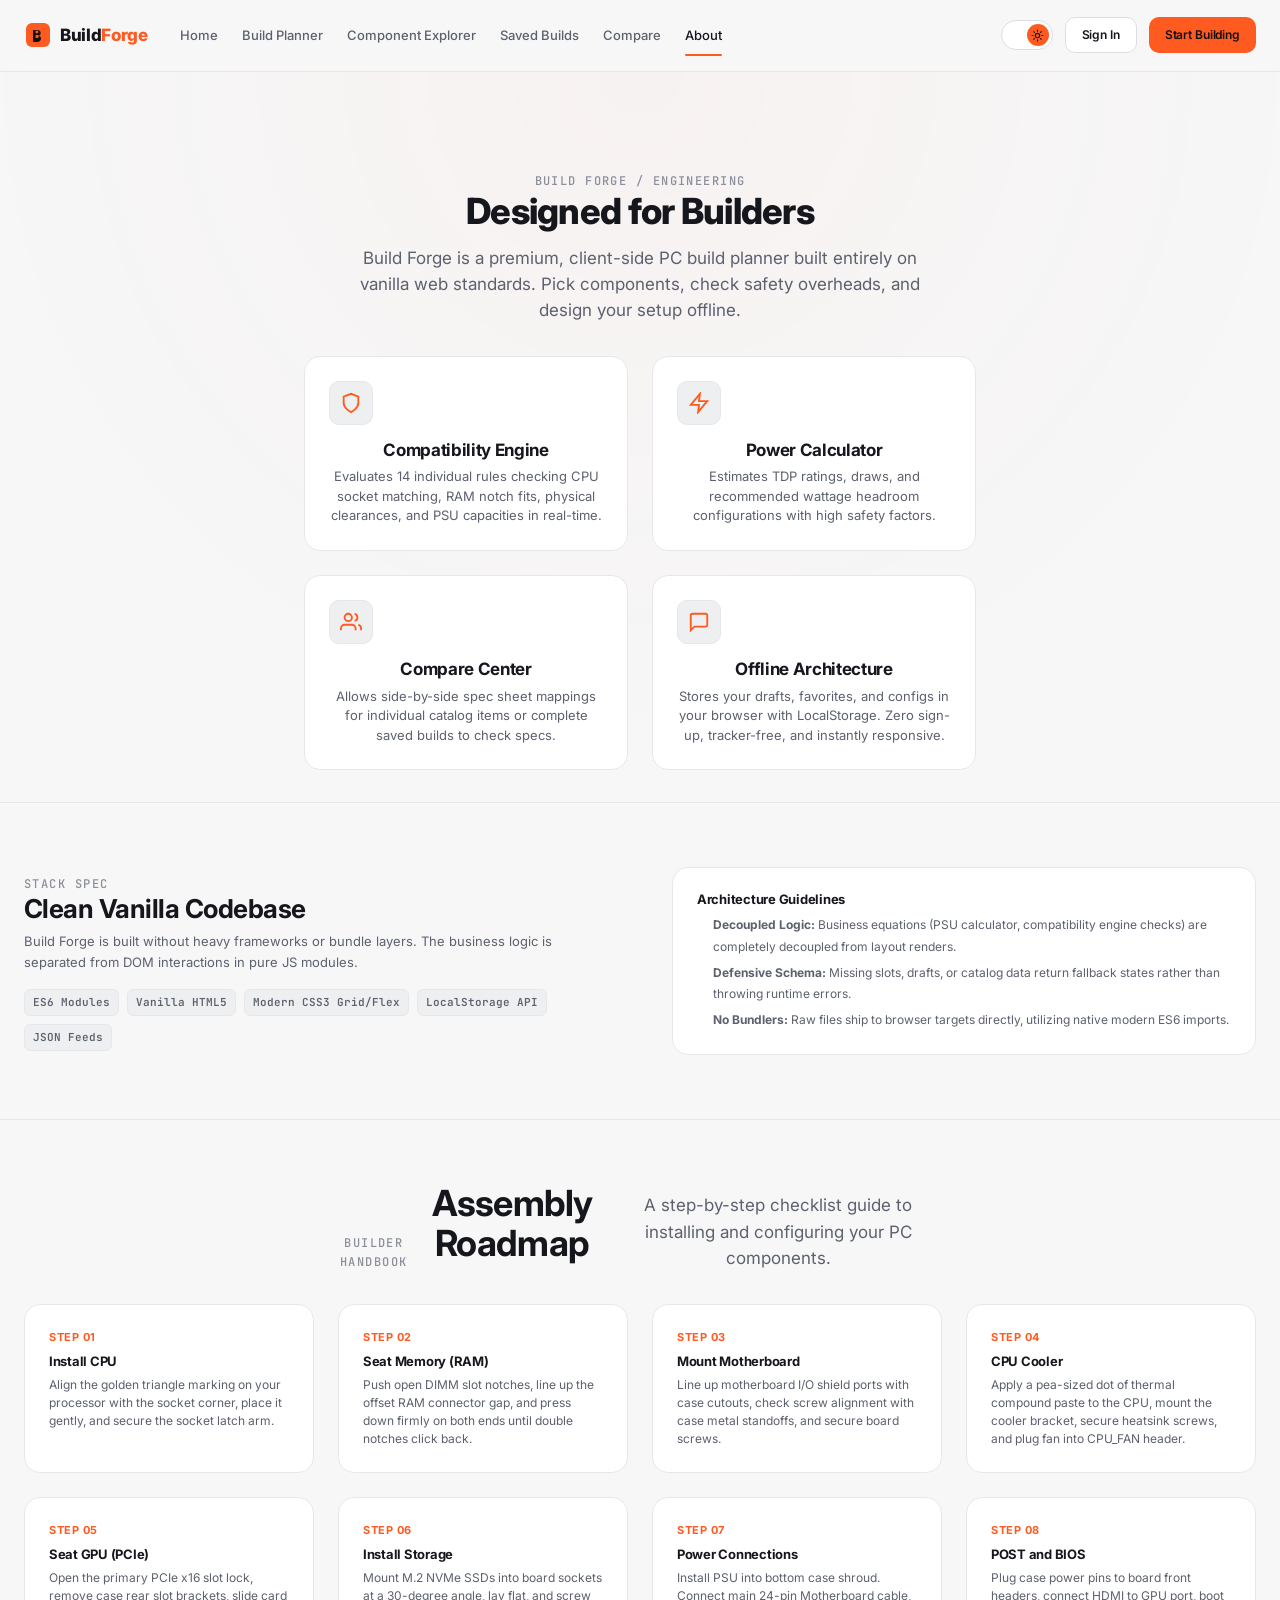
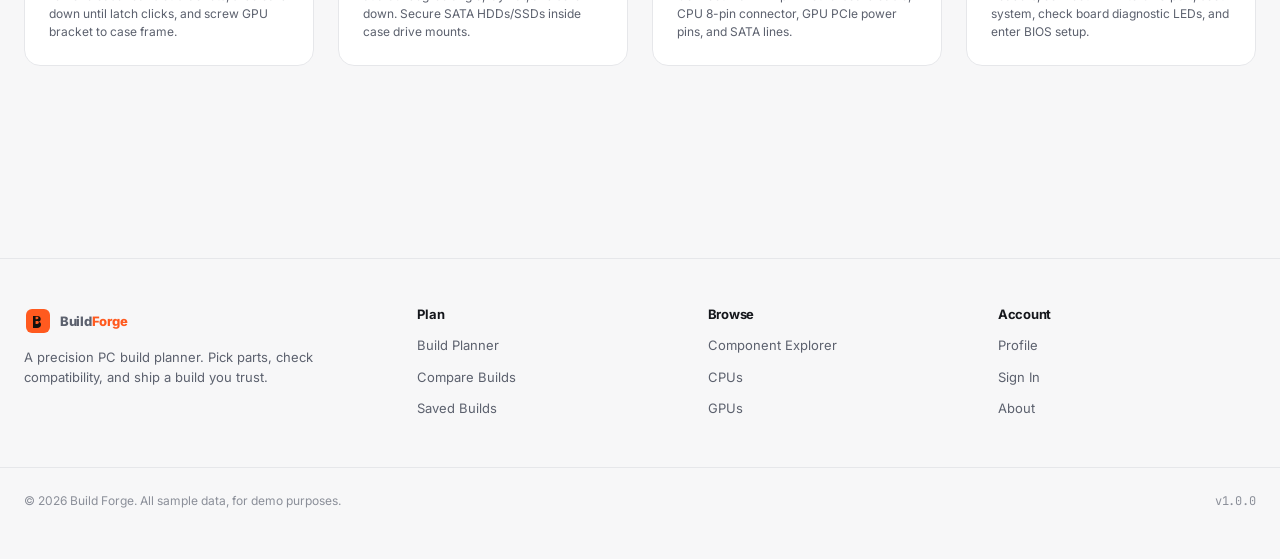
==== commit 7084fce4: "frontend issues resolved" ====
--- a/about.html
+++ b/about.html
@@ -5,6 +5,19 @@
   <meta name="viewport" content="width=device-width, initial-scale=1.0" />
   <title>About Build Forge — PC Planner Guide</title>
   <meta name="description" content="Learn about Build Forge's engineering principles, client-side architecture, and follow our step-by-step PC building assembly guide." />
+
+  <!-- Synchronous theme init to prevent light-theme flash -->
+  <script>
+    (function() {
+      try {
+        const stored = localStorage.getItem('buildforge_theme');
+        const theme = (stored === 'dark' || stored === 'light')
+          ? stored
+          : (window.matchMedia('(prefers-color-scheme: light)').matches ? 'light' : 'dark');
+        document.documentElement.setAttribute('data-theme', theme);
+      } catch (_) {}
+    })();
+  </script>
 
   <link rel="stylesheet" href="css/base.css" />
   <link rel="stylesheet" href="css/layout.css" />
--- a/css/layout.css
+++ b/css/layout.css
@@ -61,7 +61,8 @@
   gap: var(--sp-3);
 }
 
-.site-header__menu-toggle {
+.site-header__menu-toggle,
+.site-header__menu-toggle.icon-btn {
   display: none;
 }
 
@@ -70,8 +71,9 @@
     display: none;
   }
 
-  .site-header__menu-toggle {
-    display: flex;
+  .site-header__menu-toggle,
+  .site-header__menu-toggle.icon-btn {
+    display: inline-flex;
   }
 }
 
--- a/css/pages.css
+++ b/css/pages.css
@@ -600,11 +600,14 @@
 .part-slot__specs {
   font-size: var(--fs-xs);
   color: var(--text-secondary);
-  white-space: nowrap;
+  white-space: wrap;
   overflow: hidden;
   text-overflow: ellipsis;
 }
-
+.part-slot__grid{
+  display: flex;
+  flex-direction: row;
+}
 .part-slot__meta {
   display: flex;
   flex-direction: column;
@@ -626,7 +629,12 @@
   gap: var(--sp-2);
   flex-shrink: 0;
 }
-
+@media(max-width: 450px){
+  .part-slot__grid{
+    flex-direction: column ;
+    gap : 10px;
+  }
+}
 /* Empty slot states */
 .part-slot--empty {
   border: 1px dashed var(--border-default);
@@ -1362,3 +1370,364 @@
   color: var(--text-secondary);
   line-height: 1.5;
 }
+
+/* ============================================================
+   LOGIN PAGE
+   ============================================================ */
+
+.auth-container {
+  padding-block: var(--sp-9) var(--sp-8);
+  display: flex;
+  justify-content: center;
+  align-items: center;
+  min-height: calc(100vh - 280px);
+}
+
+.auth-card {
+  width: 100%;
+  max-width: 420px;
+  padding: var(--sp-7) var(--sp-6);
+  background: var(--bg-surface);
+  border: 1px solid var(--border-subtle);
+  border-radius: var(--radius-lg);
+  box-shadow: var(--shadow-md);
+}
+
+.auth-card__header {
+  text-align: center;
+  margin-bottom: var(--sp-6);
+}
+
+.auth-card__title {
+  font-size: var(--fs-xl);
+  font-weight: 700;
+  color: var(--text-primary);
+  margin-bottom: var(--sp-2);
+}
+
+.auth-card__subtitle {
+  font-size: var(--fs-sm);
+  color: var(--text-secondary);
+}
+
+.auth-tabs {
+  display: flex;
+  gap: var(--sp-2);
+  margin-bottom: var(--sp-5);
+  background: var(--surface-card);
+  padding: 4px;
+  border-radius: var(--radius-md);
+  border: 1px solid var(--border-color);
+}
+
+.auth-tab {
+  flex: 1;
+  padding: var(--sp-2) var(--sp-3);
+  font-size: var(--fs-xs);
+  font-weight: 600;
+  text-align: center;
+  color: var(--text-secondary);
+  border-radius: var(--radius-sm);
+  background: transparent;
+  border: none;
+  cursor: pointer;
+  transition: var(--transition-fast);
+}
+
+.auth-tab.is-active {
+  background: var(--surface-elevated);
+  color: var(--text-primary);
+  box-shadow: var(--shadow-sm);
+}
+
+.auth-tab:hover:not(.is-active) {
+  color: var(--text-primary);
+}
+
+.auth-form {
+  display: flex;
+  flex-direction: column;
+  gap: var(--sp-4);
+}
+
+.auth-form__group {
+  display: flex;
+  flex-direction: column;
+  gap: var(--sp-2);
+}
+
+.auth-form__label {
+  font-size: var(--fs-xs);
+  font-weight: 600;
+  color: var(--text-secondary);
+  text-transform: uppercase;
+  letter-spacing: 0.04em;
+}
+
+.auth-error {
+  padding: var(--sp-3) var(--sp-4);
+  background: var(--status-error-dim);
+  color: var(--status-error);
+  border: 1px solid color-mix(in srgb, var(--status-error) 30%, transparent);
+  border-radius: var(--radius-md);
+  font-size: var(--fs-xs);
+  font-weight: 500;
+  line-height: 1.4;
+}
+
+.auth-success {
+  padding: var(--sp-3) var(--sp-4);
+  background: var(--status-good-dim);
+  color: var(--status-good);
+  border: 1px solid color-mix(in srgb, var(--status-good) 30%, transparent);
+  border-radius: var(--radius-md);
+  font-size: var(--fs-xs);
+  font-weight: 500;
+  line-height: 1.4;
+}
+
+.auth-footer-prompt {
+  margin-top: var(--sp-4);
+  text-align: center;
+  font-size: var(--fs-xs);
+  color: var(--text-secondary);
+}
+
+.auth-footer-prompt a {
+  color: var(--accent);
+  font-weight: 600;
+  text-decoration: underline;
+  cursor: pointer;
+}
+
+/* Background animated visual elements */
+.auth-wrapper {
+  position: relative;
+  min-height: calc(100vh - 140px);
+  display: flex;
+  align-items: center;
+  justify-content: center;
+  overflow: hidden;
+  padding: var(--sp-6) var(--sp-4);
+}
+
+.auth-decor {
+  position: absolute;
+  inset: 0;
+  pointer-events: none;
+  overflow: hidden;
+  z-index: 0;
+}
+
+.auth-decor__orb {
+  position: absolute;
+  border-radius: 50%;
+  filter: blur(80px);
+  opacity: 0.25;
+  animation: floatOrb 12s ease-in-out infinite alternate;
+}
+
+.auth-decor__orb--1 {
+  width: 320px;
+  height: 320px;
+  background: var(--accent);
+  top: 10%;
+  left: 15%;
+}
+
+.auth-decor__orb--2 {
+  width: 280px;
+  height: 280px;
+  background: #3b82f6;
+  bottom: 15%;
+  right: 15%;
+  animation-delay: -6s;
+}
+
+.auth-decor__chip {
+  position: absolute;
+  background: var(--surface-elevated);
+  border: 1px solid var(--border-color);
+  padding: var(--sp-2) var(--sp-3);
+  border-radius: var(--radius-md);
+  font-size: var(--fs-xs);
+  font-family: var(--font-mono);
+  color: var(--text-secondary);
+  box-shadow: var(--shadow-sm);
+  display: flex;
+  align-items: center;
+  gap: var(--sp-2);
+  opacity: 0.7;
+  animation: floatChip 8s ease-in-out infinite alternate;
+}
+
+.auth-decor__chip--1 {
+  top: 18%;
+  right: 18%;
+  animation-delay: 0s;
+}
+
+.auth-decor__chip--2 {
+  bottom: 22%;
+  left: 18%;
+  animation-delay: -3s;
+}
+
+.auth-decor__chip--3 {
+  top: 65%;
+  right: 12%;
+  animation-delay: -5s;
+}
+
+@keyframes floatOrb {
+  0% { transform: translate(0, 0) scale(1); }
+  100% { transform: translate(40px, 30px) scale(1.1); }
+}
+
+@keyframes floatChip {
+  0% { transform: translateY(0px); }
+  100% { transform: translateY(-16px); }
+}
+
+/* ---------- Profile Page ---------- */
+.profile-container {
+  max-width: 800px;
+  margin: var(--sp-8) auto;
+  padding: 0 var(--sp-4);
+}
+
+.profile-card {
+  background: var(--surface-card);
+  border: 1px solid var(--border-color);
+  border-radius: var(--radius-xl);
+  padding: var(--sp-8);
+  box-shadow: var(--shadow-md);
+}
+
+.profile-header {
+  display: flex;
+  align-items: center;
+  gap: var(--sp-5);
+  margin-bottom: var(--sp-6);
+  padding-bottom: var(--sp-6);
+  border-bottom: 1px solid var(--border-color);
+}
+
+.profile-avatar {
+  width: 72px;
+  height: 72px;
+  border-radius: 50%;
+  background: var(--accent);
+  color: var(--text-on-accent);
+  display: flex;
+  align-items: center;
+  justify-content: center;
+  font-size: var(--fs-xl);
+  font-weight: 700;
+  text-transform: uppercase;
+  box-shadow: var(--shadow-sm);
+}
+
+.profile-info {
+  flex: 1;
+}
+
+.profile-name {
+  font-size: var(--fs-lg);
+  font-weight: 700;
+  color: var(--text-primary);
+  margin-bottom: var(--sp-1);
+}
+
+.profile-email {
+  font-size: var(--fs-sm);
+  color: var(--text-secondary);
+}
+
+.profile-stats-grid {
+  display: grid;
+  grid-template-columns: repeat(auto-fit, minmax(200px, 1fr));
+  gap: var(--sp-4);
+  margin-bottom: var(--sp-6);
+}
+
+.profile-stat-card {
+  background: var(--surface-elevated);
+  border: 1px solid var(--border-color);
+  border-radius: var(--radius-lg);
+  padding: var(--sp-5);
+  text-align: center;
+  transition: var(--transition-fast);
+}
+
+.profile-stat-card:hover {
+  border-color: var(--accent);
+}
+
+.profile-stat-val {
+  font-size: var(--fs-2xl);
+  font-weight: 700;
+  color: var(--accent);
+  margin-bottom: var(--sp-1);
+  font-family: var(--font-mono);
+}
+
+.profile-stat-label {
+  font-size: var(--fs-xs);
+  color: var(--text-secondary);
+  text-transform: uppercase;
+  letter-spacing: 0.04em;
+  font-weight: 600;
+}
+
+.profile-actions {
+  display: flex;
+  flex-wrap: wrap;
+  gap: var(--sp-3);
+  margin-top: var(--sp-6);
+  padding-top: var(--sp-6);
+  border-top: 1px solid var(--border-color);
+}
+
+.profile-guest-card {
+  background: var(--surface-card);
+  border: 1px solid var(--border-color);
+  border-radius: var(--radius-xl);
+  padding: var(--sp-10) var(--sp-6);
+  text-align: center;
+  box-shadow: var(--shadow-md);
+}
+
+.profile-guest-icon {
+  width: 64px;
+  height: 64px;
+  margin: 0 auto var(--sp-4);
+  border-radius: 50%;
+  background: var(--surface-elevated);
+  display: flex;
+  align-items: center;
+  justify-content: center;
+  color: var(--text-tertiary);
+}
+
+.profile-guest-title {
+  font-size: var(--fs-xl);
+  font-weight: 700;
+  color: var(--text-primary);
+  margin-bottom: var(--sp-2);
+}
+
+.profile-guest-desc {
+  font-size: var(--fs-sm);
+  color: var(--text-secondary);
+  max-width: 440px;
+  margin: 0 auto var(--sp-6);
+  line-height: 1.5;
+}
+
+.profile-guest-actions {
+  display: flex;
+  gap: var(--sp-3);
+  justify-content: center;
+}
+
